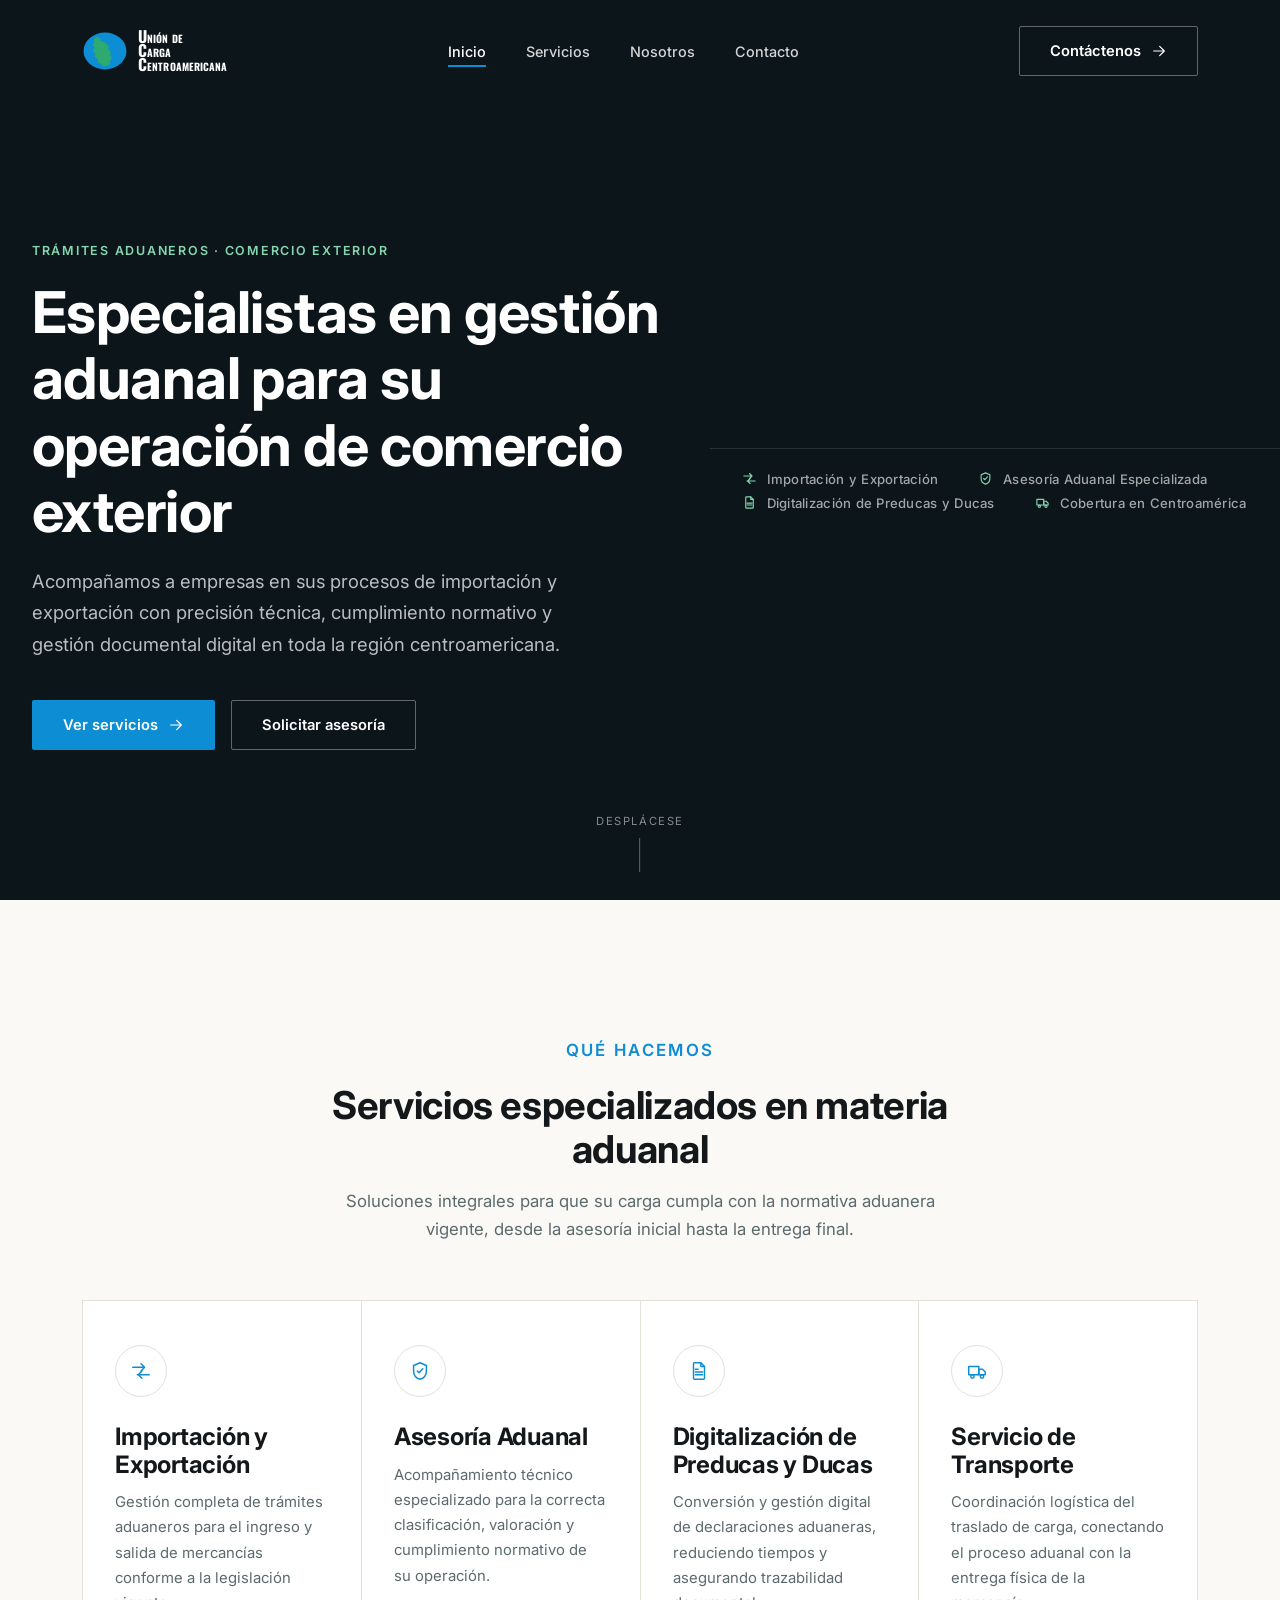
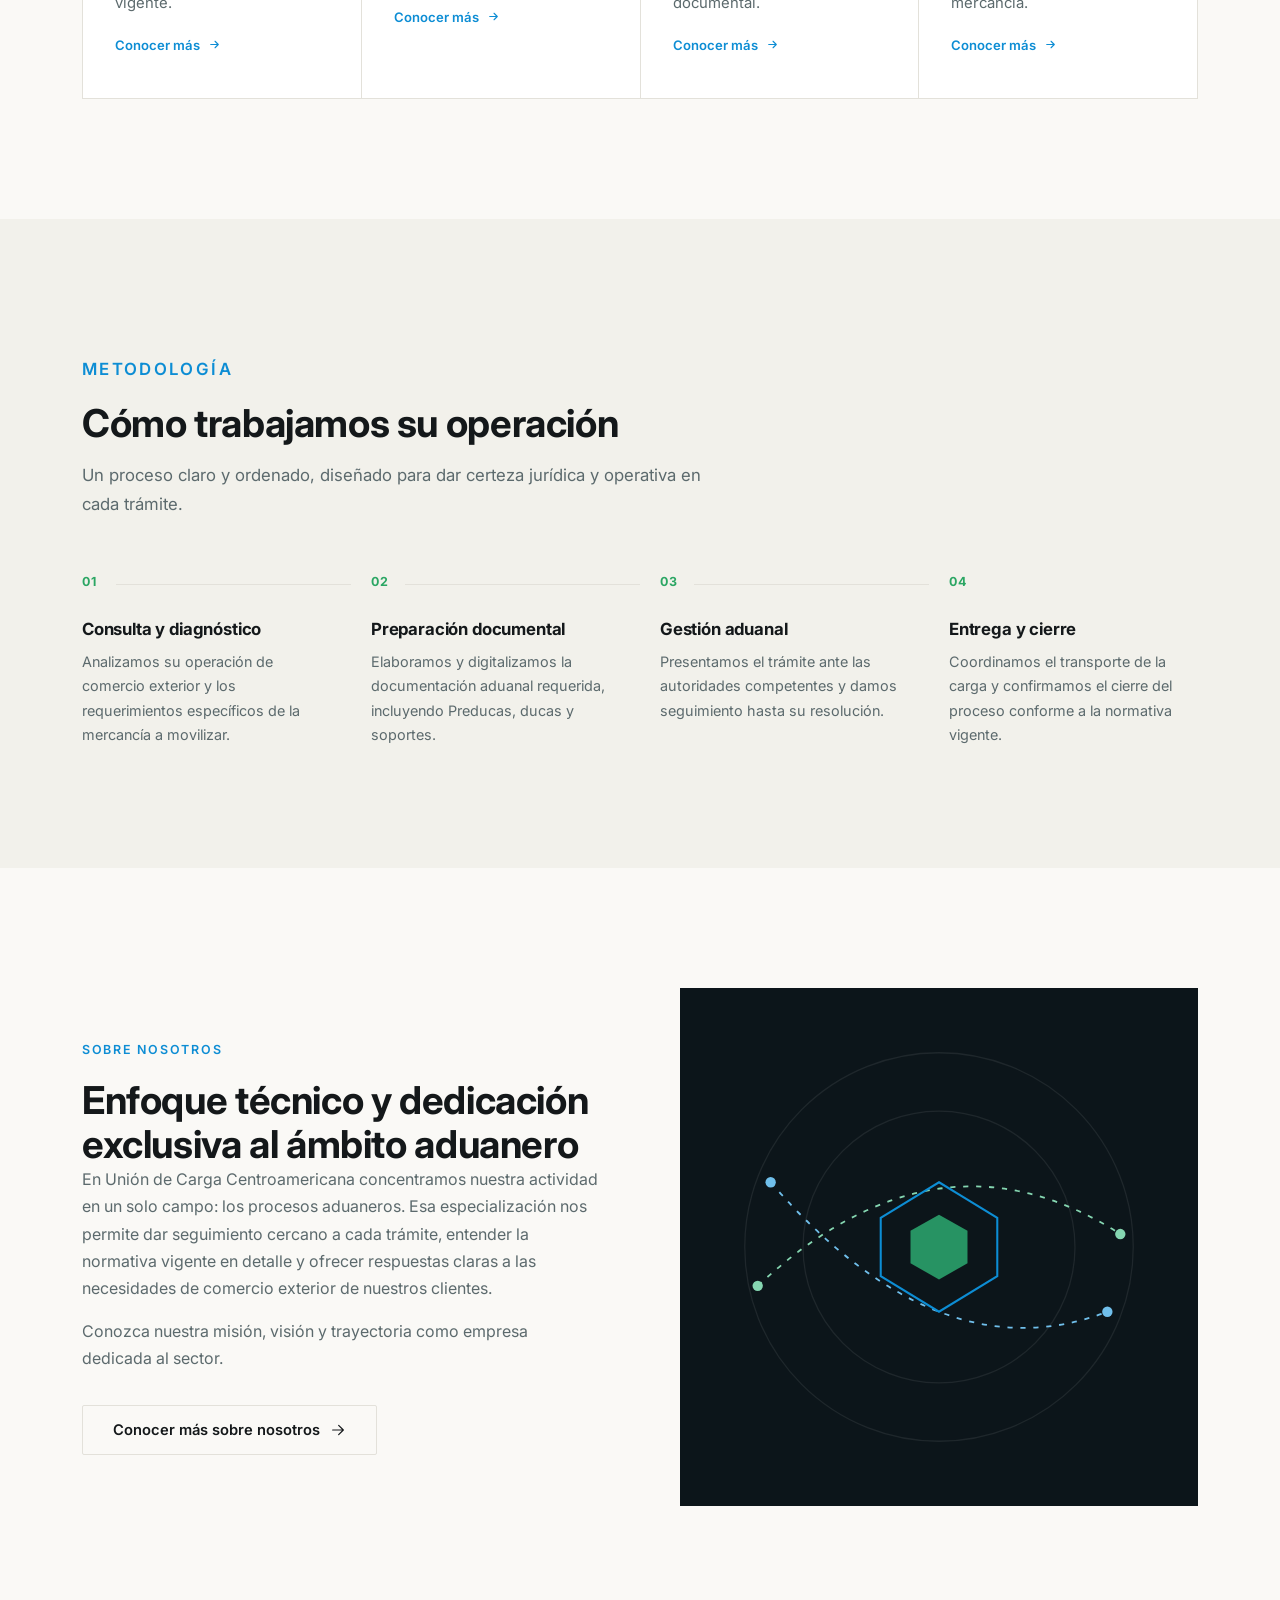
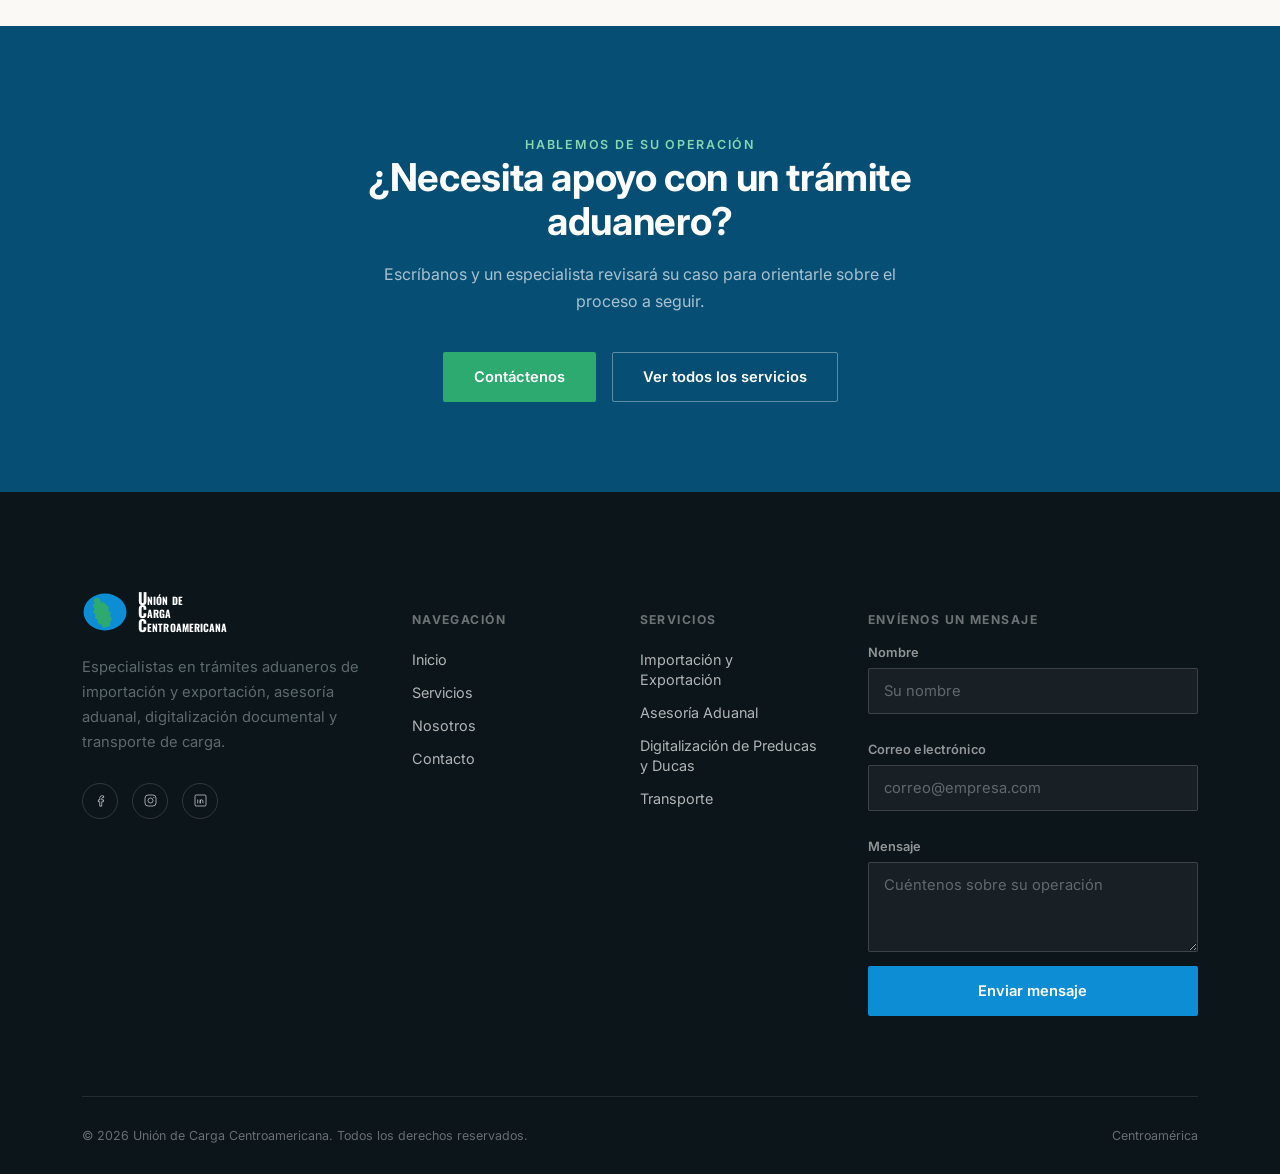
==== index.html @ 41005264 "Sitio web de Unión de Carga Centroamericana Sitio estático (HTML/CSS/JS) con inicio, servicios, noso" ====
<!DOCTYPE html>
<html lang="es">
<head>
<meta charset="UTF-8">
<meta name="viewport" content="width=device-width, initial-scale=1.0">
<title>Unión de Carga Centroamericana | Trámites Aduaneros y Comercio Exterior</title>
<meta name="description" content="Unión de Carga Centroamericana: trámites aduaneros de importación y exportación, asesoría aduanal, digitalización de Preducas y ducas, y servicio de transporte en Centroamérica.">
<link rel="icon" href="data:image/svg+xml,%3Csvg xmlns='http://www.w3.org/2000/svg' viewBox='0 0 60 52'%3E%3Cellipse cx='30' cy='26' rx='28' ry='24' fill='%230D8DD4'/%3E%3Cpath d='M18 8 C22 7 25 9 24 13 C27 14 30 13 31 17 C34 17 36 20 34 24 C37 25 39 28 36 31 C39 33 40 37 36 39 C38 42 36 46 32 45 C29 48 25 46 26 42 C22 43 19 40 21 36 C17 36 15 32 18 29 C14 28 13 24 17 22 C13 20 13 16 17 15 C14 13 15 9 18 8 Z' fill='%232CAA70'/%3E%3C/svg%3E">
<link rel="preconnect" href="https://fonts.googleapis.com">
<link rel="preconnect" href="https://fonts.gstatic.com" crossorigin>
<link href="https://fonts.googleapis.com/css2?family=Inter:wght@400;500;600;700;800&family=Oswald:wght@600;700&display=swap" rel="stylesheet">
<link rel="stylesheet" href="css/style.css">
</head>
<body>

<header class="site-header">
  <div class="container">
    <a href="index.html" class="brand">
      <svg class="brand-mark" viewBox="0 0 60 52" xmlns="http://www.w3.org/2000/svg">
        <ellipse cx="30" cy="26" rx="28" ry="24" fill="#0D8DD4"/>
        <path d="M18 8 C22 7 25 9 24 13 C27 14 30 13 31 17 C34 17 36 20 34 24 C37 25 39 28 36 31 C39 33 40 37 36 39 C38 42 36 46 32 45 C29 48 25 46 26 42 C22 43 19 40 21 36 C17 36 15 32 18 29 C14 28 13 24 17 22 C13 20 13 16 17 15 C14 13 15 9 18 8 Z" fill="#2CAA70"/>
      </svg>
      <span class="brand-name">
        <span class="word"><span class="cap">U</span>nión de</span>
        <span class="word"><span class="cap">C</span>arga</span>
        <span class="word"><span class="cap">C</span>entroamericana</span>
      </span>
    </a>

    <nav class="nav-links">
      <a href="index.html">Inicio</a>
      <a href="servicios.html">Servicios</a>
      <a href="nosotros.html">Nosotros</a>
      <a href="contacto.html">Contacto</a>
    </nav>

    <div class="nav-right">
      <a href="contacto.html" class="btn btn-outline">
        Contáctenos
        <svg viewBox="0 0 24 24" fill="none" stroke="currentColor" stroke-width="1.8" stroke-linecap="round" stroke-linejoin="round"><path d="M4 12h16M13 5l7 7-7 7"/></svg>
      </a>
    </div>
    <button class="nav-toggle" aria-label="Abrir menú"><span></span><span></span><span></span></button>
  </div>
</header>

<!-- HERO -->
<section class="hero">
  <div class="container hero-content">
    <p class="eyebrow on-dark">Trámites Aduaneros · Comercio Exterior</p>
    <h1>Especialistas en gestión aduanal para su operación de comercio exterior</h1>
    <p class="lede">Acompañamos a empresas en sus procesos de importación y exportación con precisión técnica, cumplimiento normativo y gestión documental digital en toda la región centroamericana.</p>
    <div class="hero-actions">
      <a href="servicios.html" class="btn btn-primary">
        Ver servicios
        <svg viewBox="0 0 24 24" fill="none" stroke="currentColor" stroke-width="1.8" stroke-linecap="round" stroke-linejoin="round"><path d="M4 12h16M13 5l7 7-7 7"/></svg>
      </a>
      <a href="contacto.html" class="btn btn-outline">Solicitar asesoría</a>
    </div>
  </div>

  <div class="hero-strip">
    <div class="container">
      <div class="hero-strip-item">
        <svg viewBox="0 0 24 24" fill="none" stroke="currentColor" stroke-width="1.8" stroke-linecap="round" stroke-linejoin="round"><path d="M3 8h13M12 4l4 4-4 4"/><path d="M21 16H8m5 4l-4-4 4-4"/></svg>
        Importación y Exportación
      </div>
      <div class="hero-strip-item">
        <svg viewBox="0 0 24 24" fill="none" stroke="currentColor" stroke-width="1.8" stroke-linecap="round" stroke-linejoin="round"><path d="M12 3l7 3v6c0 5-3.5 8-7 9-3.5-1-7-4-7-9V6l7-3z"/><path d="M9 12l2 2 4-4.5"/></svg>
        Asesoría Aduanal Especializada
      </div>
      <div class="hero-strip-item">
        <svg viewBox="0 0 24 24" fill="none" stroke="currentColor" stroke-width="1.8" stroke-linecap="round" stroke-linejoin="round"><path d="M7 3h7l4 4v13a1 1 0 01-1 1H7a1 1 0 01-1-1V4a1 1 0 011-1z"/><path d="M14 3v4h4"/><path d="M8 13h8M8 16h8"/></svg>
        Digitalización de Preducas y Ducas
      </div>
      <div class="hero-strip-item">
        <svg viewBox="0 0 24 24" fill="none" stroke="currentColor" stroke-width="1.8" stroke-linecap="round" stroke-linejoin="round"><path d="M3 7h11v9H3z"/><path d="M14 10h4l3 3v3h-7z"/><circle cx="7" cy="18" r="1.8"/><circle cx="17.5" cy="18" r="1.8"/></svg>
        Cobertura en Centroamérica
      </div>
    </div>
  </div>

  <div class="scroll-cue"><span>Desplácese</span><span class="line"></span></div>
</section>

<!-- SERVICIOS -->
<section class="section">
  <div class="container">
    <div class="section-head center reveal">
      <p class="eyebrow">Qué hacemos</p>
      <h2>Servicios especializados en materia aduanal</h2>
      <p>Soluciones integrales para que su carga cumpla con la normativa aduanera vigente, desde la asesoría inicial hasta la entrega final.</p>
    </div>
  </div>

  <div class="container">
    <div class="svc-grid reveal">
      <a href="servicios.html#importacion-exportacion" class="svc-card">
        <div class="svc-icon">
          <svg viewBox="0 0 24 24" fill="none" stroke="currentColor" stroke-width="1.6" stroke-linecap="round" stroke-linejoin="round"><path d="M3 8h13M12 4l4 4-4 4"/><path d="M21 16H8m5 4l-4-4 4-4"/></svg>
        </div>
        <h3>Importación y Exportación</h3>
        <p>Gestión completa de trámites aduaneros para el ingreso y salida de mercancías conforme a la legislación vigente.</p>
        <span class="svc-link">Conocer más <svg viewBox="0 0 24 24" fill="none" stroke="currentColor" stroke-width="2" stroke-linecap="round" stroke-linejoin="round"><path d="M5 12h14m-6-6l6 6-6 6"/></svg></span>
      </a>

      <a href="servicios.html#asesoria-aduanal" class="svc-card">
        <div class="svc-icon">
          <svg viewBox="0 0 24 24" fill="none" stroke="currentColor" stroke-width="1.6" stroke-linecap="round" stroke-linejoin="round"><path d="M12 3l7 3v6c0 5-3.5 8-7 9-3.5-1-7-4-7-9V6l7-3z"/><path d="M9 12l2 2 4-4.5"/></svg>
        </div>
        <h3>Asesoría Aduanal</h3>
        <p>Acompañamiento técnico especializado para la correcta clasificación, valoración y cumplimiento normativo de su operación.</p>
        <span class="svc-link">Conocer más <svg viewBox="0 0 24 24" fill="none" stroke="currentColor" stroke-width="2" stroke-linecap="round" stroke-linejoin="round"><path d="M5 12h14m-6-6l6 6-6 6"/></svg></span>
      </a>

      <a href="servicios.html#digitalizacion" class="svc-card">
        <div class="svc-icon">
          <svg viewBox="0 0 24 24" fill="none" stroke="currentColor" stroke-width="1.6" stroke-linecap="round" stroke-linejoin="round"><path d="M7 3h7l4 4v13a1 1 0 01-1 1H7a1 1 0 01-1-1V4a1 1 0 011-1z"/><path d="M14 3v4h4"/><path d="M8 13h8M8 16h8M8 10h3"/></svg>
        </div>
        <h3>Digitalización de Preducas y Ducas</h3>
        <p>Conversión y gestión digital de declaraciones aduaneras, reduciendo tiempos y asegurando trazabilidad documental.</p>
        <span class="svc-link">Conocer más <svg viewBox="0 0 24 24" fill="none" stroke="currentColor" stroke-width="2" stroke-linecap="round" stroke-linejoin="round"><path d="M5 12h14m-6-6l6 6-6 6"/></svg></span>
      </a>

      <a href="servicios.html#transporte" class="svc-card">
        <div class="svc-icon">
          <svg viewBox="0 0 24 24" fill="none" stroke="currentColor" stroke-width="1.6" stroke-linecap="round" stroke-linejoin="round"><path d="M3 7h11v9H3z"/><path d="M14 10h4l3 3v3h-7z"/><circle cx="7" cy="18" r="1.8"/><circle cx="17.5" cy="18" r="1.8"/></svg>
        </div>
        <h3>Servicio de Transporte</h3>
        <p>Coordinación logística del traslado de carga, conectando el proceso aduanal con la entrega física de la mercancía.</p>
        <span class="svc-link">Conocer más <svg viewBox="0 0 24 24" fill="none" stroke="currentColor" stroke-width="2" stroke-linecap="round" stroke-linejoin="round"><path d="M5 12h14m-6-6l6 6-6 6"/></svg></span>
      </a>
    </div>
  </div>
</section>

<!-- PROCESO -->
<section class="section section-alt">
  <div class="container">
    <div class="section-head reveal">
      <p class="eyebrow">Metodología</p>
      <h2>Cómo trabajamos su operación</h2>
      <p>Un proceso claro y ordenado, diseñado para dar certeza jurídica y operativa en cada trámite.</p>
    </div>

    <div class="process reveal">
      <div class="process-step">
        <h4>Consulta y diagnóstico</h4>
        <p>Analizamos su operación de comercio exterior y los requerimientos específicos de la mercancía a movilizar.</p>
      </div>
      <div class="process-step">
        <h4>Preparación documental</h4>
        <p>Elaboramos y digitalizamos la documentación aduanal requerida, incluyendo Preducas, ducas y soportes.</p>
      </div>
      <div class="process-step">
        <h4>Gestión aduanal</h4>
        <p>Presentamos el trámite ante las autoridades competentes y damos seguimiento hasta su resolución.</p>
      </div>
      <div class="process-step">
        <h4>Entrega y cierre</h4>
        <p>Coordinamos el transporte de la carga y confirmamos el cierre del proceso conforme a la normativa vigente.</p>
      </div>
    </div>
  </div>
</section>

<!-- SOBRE NOSOTROS TEASER -->
<section class="section">
  <div class="container">
    <div class="split">
      <div class="split-text reveal">
        <p class="eyebrow">Sobre nosotros</p>
        <h2>Enfoque técnico y dedicación exclusiva al ámbito aduanero</h2>
        <p>En Unión de Carga Centroamericana concentramos nuestra actividad en un solo campo: los procesos aduaneros. Esa especialización nos permite dar seguimiento cercano a cada trámite, entender la normativa vigente en detalle y ofrecer respuestas claras a las necesidades de comercio exterior de nuestros clientes.</p>
        <p style="margin-top:16px;">Conozca nuestra misión, visión y trayectoria como empresa dedicada al sector.</p>
        <div style="margin-top:32px;">
          <a href="nosotros.html" class="btn btn-line">
            Conocer más sobre nosotros
            <svg viewBox="0 0 24 24" fill="none" stroke="currentColor" stroke-width="1.8" stroke-linecap="round" stroke-linejoin="round"><path d="M4 12h16M13 5l7 7-7 7"/></svg>
          </a>
        </div>
      </div>
      <div class="split-visual reveal reveal-delay-1">
        <svg viewBox="0 0 400 400" xmlns="http://www.w3.org/2000/svg">
          <rect x="0" y="0" width="400" height="400" fill="#0c151a"/>
          <circle cx="200" cy="200" r="150" fill="none" stroke="rgba(255,255,255,0.08)" stroke-width="1"/>
          <circle cx="200" cy="200" r="105" fill="none" stroke="rgba(255,255,255,0.08)" stroke-width="1"/>
          <path d="M60 230 Q200 100 340 190" fill="none" stroke="#85d6b1" stroke-width="1.4" stroke-dasharray="4 6"/>
          <path d="M70 150 Q200 300 330 250" fill="none" stroke="#70bfeb" stroke-width="1.4" stroke-dasharray="4 6"/>
          <polygon points="200,150 245,177.5 245,222.5 200,250 155,222.5 155,177.5" fill="none" stroke="#0D8DD4" stroke-width="1.6"/>
          <polygon points="200,175 222,187.5 222,212.5 200,225 178,212.5 178,187.5" fill="#2CAA70" opacity="0.85"/>
          <circle cx="60" cy="230" r="4" fill="#85d6b1"/>
          <circle cx="340" cy="190" r="4" fill="#85d6b1"/>
          <circle cx="330" cy="250" r="4" fill="#70bfeb"/>
          <circle cx="70" cy="150" r="4" fill="#70bfeb"/>
        </svg>
      </div>
    </div>
  </div>
</section>

<!-- CTA -->
<section class="cta-band">
  <div class="container">
    <p class="eyebrow on-dark" style="text-align:center;">Hablemos de su operación</p>
    <h2 class="reveal">¿Necesita apoyo con un trámite aduanero?</h2>
    <p class="reveal reveal-delay-1">Escríbanos y un especialista revisará su caso para orientarle sobre el proceso a seguir.</p>
    <div class="hero-actions reveal reveal-delay-2">
      <a href="contacto.html" class="btn btn-red">Contáctenos</a>
      <a href="servicios.html" class="btn btn-outline">Ver todos los servicios</a>
    </div>
  </div>
</section>

<!-- FOOTER -->
<footer class="site-footer">
  <div class="container">
    <div class="footer-top">
      <div class="footer-brand">
        <a href="index.html" class="brand">
          <svg class="brand-mark" viewBox="0 0 60 52" xmlns="http://www.w3.org/2000/svg">
            <ellipse cx="30" cy="26" rx="28" ry="24" fill="#0D8DD4"/>
            <path d="M18 8 C22 7 25 9 24 13 C27 14 30 13 31 17 C34 17 36 20 34 24 C37 25 39 28 36 31 C39 33 40 37 36 39 C38 42 36 46 32 45 C29 48 25 46 26 42 C22 43 19 40 21 36 C17 36 15 32 18 29 C14 28 13 24 17 22 C13 20 13 16 17 15 C14 13 15 9 18 8 Z" fill="#2CAA70"/>
          </svg>
          <span class="brand-name">
            <span class="word"><span class="cap">U</span>nión de</span>
            <span class="word"><span class="cap">C</span>arga</span>
            <span class="word"><span class="cap">C</span>entroamericana</span>
          </span>
        </a>
        <p>Especialistas en trámites aduaneros de importación y exportación, asesoría aduanal, digitalización documental y transporte de carga.</p>
        <div class="footer-social" style="margin-top:28px;">
          <a href="#" aria-label="Facebook"><svg viewBox="0 0 24 24" fill="none" stroke="currentColor" stroke-width="1.6"><path d="M14 21v-7h2.5l.5-3H14V9c0-1 .3-1.7 1.7-1.7H17V4.6C16.7 4.5 15.8 4.4 14.7 4.4c-2.3 0-3.9 1.4-3.9 4V11H8.5v3H10.8v7h3.2z"/></svg></a>
          <a href="#" aria-label="Instagram"><svg viewBox="0 0 24 24" fill="none" stroke="currentColor" stroke-width="1.6"><rect x="3.2" y="3.2" width="17.6" height="17.6" rx="5"/><circle cx="12" cy="12" r="4"/><circle cx="17.3" cy="6.8" r="1" fill="currentColor" stroke="none"/></svg></a>
          <a href="#" aria-label="LinkedIn"><svg viewBox="0 0 24 24" fill="none" stroke="currentColor" stroke-width="1.6"><rect x="3.2" y="3.2" width="17.6" height="17.6" rx="2"/><path d="M7.5 10.5v6M7.5 7.7v.02M11.5 16.5v-3.5a2.2 2.2 0 014.4 0v3.5M11.5 10.5v6"/></svg></a>
        </div>
      </div>

      <div class="footer-col">
        <h5>Navegación</h5>
        <ul>
          <li><a href="index.html">Inicio</a></li>
          <li><a href="servicios.html">Servicios</a></li>
          <li><a href="nosotros.html">Nosotros</a></li>
          <li><a href="contacto.html">Contacto</a></li>
        </ul>
      </div>

      <div class="footer-col">
        <h5>Servicios</h5>
        <ul>
          <li><a href="servicios.html#importacion-exportacion">Importación y Exportación</a></li>
          <li><a href="servicios.html#asesoria-aduanal">Asesoría Aduanal</a></li>
          <li><a href="servicios.html#digitalizacion">Digitalización de Preducas y Ducas</a></li>
          <li><a href="servicios.html#transporte">Transporte</a></li>
        </ul>
      </div>

      <div class="footer-col form-col">
        <h5>Envíenos un mensaje</h5>
        <form class="footer-form" data-contact-form novalidate>
          <div class="form-grid">
            <div class="field full">
              <label for="f-name">Nombre</label>
              <input type="text" id="f-name" name="name" placeholder="Su nombre" required>
            </div>
            <div class="field full">
              <label for="f-email">Correo electrónico</label>
              <input type="email" id="f-email" name="email" placeholder="correo@empresa.com" required>
            </div>
            <div class="field full">
              <label for="f-message">Mensaje</label>
              <textarea id="f-message" name="message" placeholder="Cuéntenos sobre su operación" required></textarea>
            </div>
          </div>
          <button type="submit" class="btn btn-primary btn-block">Enviar mensaje</button>
          <p class="form-status"></p>
        </form>
      </div>
    </div>

    <div class="footer-bottom">
      <p>&copy; <span id="year"></span> Unión de Carga Centroamericana. Todos los derechos reservados.</p>
      <p>Centroamérica</p>
    </div>
  </div>
</footer>

<script>document.getElementById('year').textContent = new Date().getFullYear();</script>
<script src="js/main.js"></script>
</body>
</html>
---- css/style.css ----
/* ==========================================================================
   Unión de Carga Centroamericana — Design System
   ========================================================================== */

:root {
  /* Brand — solid colors only, no gradients or blends */
  --primary-900: #074e75;
  --primary-700: #0D8DD4;
  --primary-light: #70bfeb;
  --primary-100: #e8f2f8;

  --secondary-900: #185e3e;
  --secondary-700: #2CAA70;
  --secondary-light: #85d6b1;
  --secondary-100: #eaf5f0;

  --tertiary-700: #2BA663;

  /* Neutrals */
  --ink-900: #14181a;
  --ink-700: #333c3f;
  --ink-500: #5c6a6d;
  --ink-300: #93a0a3;
  --line: #e3e1da;
  --bg: #faf9f6;
  --bg-alt: #f2f1eb;
  --white: #ffffff;
  --hero-bg: #0c151a;

  /* Type */
  --font: 'Inter', -apple-system, BlinkMacSystemFont, 'Segoe UI', sans-serif;

  /* Layout */
  --container: 1180px;
  --radius: 2px;
  --ease: cubic-bezier(0.22, 1, 0.36, 1);
}

/* ---------- Reset ---------- */
*, *::before, *::after { box-sizing: border-box; }
html { scroll-behavior: smooth; }
body, h1, h2, h3, h4, p, figure, blockquote { margin: 0; }
ul, ol { margin: 0; padding: 0; list-style: none; }
img { max-width: 100%; display: block; }
a { color: inherit; text-decoration: none; }
button { font: inherit; cursor: pointer; }
input, textarea, select { font: inherit; }
svg { display: block; }

body {
  font-family: var(--font);
  color: var(--ink-900);
  background: var(--bg);
  -webkit-font-smoothing: antialiased;
  overflow-x: hidden;
}

.container {
  width: 100%;
  max-width: var(--container);
  margin: 0 auto;
  padding: 0 32px;
}

/* ---------- Typography ---------- */
h1, h2, h3, h4 { font-weight: 700; line-height: 1.15; letter-spacing: -0.01em; }
h1 { font-size: clamp(2.4rem, 4.5vw, 4rem); }
h2 { font-size: clamp(1.9rem, 3vw, 2.6rem); }
h3 { font-size: clamp(1.25rem, 2vw, 1.5rem); }
p { line-height: 1.7; color: var(--ink-500); }

.eyebrow {
  display: block;
  font-size: 0.78rem;
  font-weight: 600;
  letter-spacing: 0.14em;
  text-transform: uppercase;
  color: var(--primary-700);
  margin-bottom: 18px;
}
.eyebrow.on-dark { color: var(--secondary-light); }

.section-head {
  max-width: 640px;
  margin-bottom: 56px;
}
.section-head.center { margin-left: auto; margin-right: auto; text-align: center; }
.section-head h2 { color: var(--ink-900); }
.section-head p { margin-top: 16px; font-size: 1.05rem; }

/* ---------- Buttons ---------- */
.btn {
  display: inline-flex;
  align-items: center;
  gap: 10px;
  padding: 15px 30px;
  border-radius: var(--radius);
  font-weight: 600;
  font-size: 0.92rem;
  border: 1px solid transparent;
  transition: transform 0.35s var(--ease), background 0.25s ease, border-color 0.25s ease, color 0.25s ease, box-shadow 0.25s ease;
  white-space: nowrap;
}
.btn svg { width: 16px; height: 16px; transition: transform 0.3s var(--ease); }
.btn:hover svg { transform: translateX(3px); }

.btn-primary {
  background: var(--primary-700);
  color: var(--white);
}
.btn-primary:hover { background: var(--primary-900); box-shadow: 0 8px 20px -8px rgba(13,141,212,0.5); }

.btn-outline {
  background: transparent;
  border-color: rgba(255,255,255,0.35);
  color: var(--white);
}
.btn-outline:hover { border-color: var(--white); background: rgba(255,255,255,0.08); }

.btn-line {
  background: transparent;
  border-color: var(--line);
  color: var(--ink-900);
}
.btn-line:hover { border-color: var(--ink-900); }

.btn-red {
  background: var(--secondary-700);
  color: var(--white);
}
.btn-red:hover { background: var(--secondary-900); box-shadow: 0 8px 20px -8px rgba(44,170,112,0.5); }

.btn-block { width: 100%; justify-content: center; }

/* ---------- Header ---------- */
.site-header {
  position: fixed;
  top: 0; left: 0; right: 0;
  z-index: 500;
  padding: 26px 0;
  transition: padding 0.4s var(--ease), background 0.4s var(--ease), box-shadow 0.4s var(--ease), border-color 0.4s ease;
  border-bottom: 1px solid transparent;
}
.site-header .container { display: flex; align-items: center; justify-content: space-between; }

.site-header.is-scrolled {
  padding: 14px 0;
  background: rgba(250,249,246,0.92);
  backdrop-filter: blur(10px);
  border-color: var(--line);
  box-shadow: 0 6px 24px -18px rgba(0,0,0,0.3);
}

.brand { display: flex; align-items: center; gap: 10px; }
.brand-mark { width: 46px; height: 40px; flex-shrink: 0; transition: 0.4s ease; }

.brand-name {
  display: flex;
  flex-direction: column;
  line-height: 0.85;
  font-family: 'Oswald', 'Inter', sans-serif;
}
.brand-name .word {
  font-weight: 700;
  text-transform: uppercase;
  letter-spacing: 0.01em;
  font-size: 0.64rem;
  color: var(--white);
  transition: color 0.4s ease;
}
.brand-name .cap { font-size: 1.55em; }
.is-scrolled .brand-name .word { color: var(--ink-900); }
.footer-brand .brand-name .word { color: var(--white); }

.nav-links { display: flex; align-items: center; gap: 40px; }
.nav-links a {
  font-size: 0.9rem; font-weight: 500; color: rgba(255,255,255,0.82);
  position: relative; padding: 4px 0; transition: color 0.3s ease;
}
.nav-links a::after {
  content: ''; position: absolute; left: 0; bottom: -3px; width: 0; height: 2px;
  background: var(--primary-700); transition: width 0.3s var(--ease);
}
.nav-links a:hover, .nav-links a.active { color: var(--white); }
.is-scrolled .nav-links a { color: var(--ink-700); }
.is-scrolled .nav-links a:hover, .is-scrolled .nav-links a.active { color: var(--ink-900); }
.nav-links a:hover::after, .nav-links a.active::after { width: 100%; }

.nav-right { display: flex; align-items: center; gap: 28px; }
.is-scrolled .btn-outline { border-color: var(--line); color: var(--ink-900); }
.is-scrolled .btn-outline:hover { border-color: var(--ink-900); background: rgba(0,0,0,0.04); }

.nav-toggle {
  display: none; flex-direction: column; gap: 5px; background: none; border: none; padding: 6px; z-index: 600;
}
.nav-toggle span { width: 24px; height: 2px; background: var(--white); transition: 0.3s ease; }
.is-scrolled .nav-toggle span { background: var(--ink-900); }
.nav-open .nav-toggle span:nth-child(1) { transform: translateY(7px) rotate(45deg); }
.nav-open .nav-toggle span:nth-child(2) { opacity: 0; }
.nav-open .nav-toggle span:nth-child(3) { transform: translateY(-7px) rotate(-45deg); }

/* ---------- Hero / Parallax ---------- */
.hero {
  position: relative;
  min-height: 100vh;
  display: flex;
  align-items: center;
  overflow: hidden;
  background: var(--hero-bg);
  isolation: isolate;
}
.hero-page {
  min-height: 62vh;
}

.hero-content {
  position: relative;
  z-index: 5;
  padding-top: 90px;
}
.hero-content h1 { color: var(--white); max-width: 780px; }
.hero-content .lede {
  color: rgba(255,255,255,0.72);
  font-size: 1.15rem;
  max-width: 560px;
  margin-top: 22px;
}
.hero-actions { display: flex; gap: 16px; margin-top: 40px; flex-wrap: wrap; }

.hero-strip {
  position: relative; z-index: 5;
  border-top: 1px solid rgba(255,255,255,0.12);
  margin-top: 80px;
}
.hero-strip .container {
  display: flex; flex-wrap: wrap; gap: 8px 40px;
  padding: 22px 32px;
}
.hero-strip-item {
  display: flex; align-items: center; gap: 10px;
  font-size: 0.82rem; font-weight: 500; color: rgba(255,255,255,0.62);
  letter-spacing: 0.02em;
}
.hero-strip-item svg { width: 15px; height: 15px; color: var(--secondary-light); flex-shrink: 0; }

.scroll-cue {
  position: absolute; bottom: 28px; left: 50%; transform: translateX(-50%);
  z-index: 5; display: flex; flex-direction: column; align-items: center; gap: 10px;
  color: rgba(255,255,255,0.5); font-size: 0.7rem; letter-spacing: 0.14em; text-transform: uppercase;
}
.scroll-cue .line { width: 1px; height: 34px; background: rgba(255,255,255,0.35); animation: scrollcue 2.2s ease-in-out infinite; }
@keyframes scrollcue { 0% { opacity: 0.2; } 50% { opacity: 1; } 100% { opacity: 0.2; } }

/* Page hero (interior pages) */
.hero-page .hero-content { padding-top: 90px; padding-bottom: 60px; }
.hero-page .eyebrow.on-dark { margin-bottom: 14px; }

/* ---------- Sections ---------- */
section { position: relative; }
.section { padding: 120px 0; }
.section-tight { padding: 90px 0; }
.section-alt { background: var(--bg-alt); }
.section-dark {
  background: var(--hero-bg);
  color: var(--white);
}
.section-dark p { color: rgba(255,255,255,0.62); }
.section-dark h2, .section-dark h3 { color: var(--white); }

/* ---------- Services Grid ---------- */
.svc-grid {
  display: grid;
  grid-template-columns: repeat(4, 1fr);
  gap: 1px;
  background: var(--line);
  border: 1px solid var(--line);
}
.svc-card {
  background: var(--white);
  padding: 44px 32px;
  transition: background 0.35s ease, transform 0.35s var(--ease);
}
.svc-card:hover { background: var(--primary-900); transform: translateY(-4px); }
.svc-card:hover .svc-icon { background: var(--secondary-700); border-color: var(--secondary-700); }
.svc-card:hover .svc-icon svg { color: var(--white); }
.svc-card:hover h3, .svc-card:hover p, .svc-card:hover .svc-link { color: var(--white); }
.svc-card:hover p { color: rgba(255,255,255,0.68); }
.svc-card:hover .svc-link svg { color: var(--secondary-light); }

.svc-icon {
  width: 52px; height: 52px;
  display: flex; align-items: center; justify-content: center;
  border: 1px solid var(--line);
  border-radius: 50%;
  margin-bottom: 26px;
  transition: 0.35s ease;
}
.svc-icon svg { width: 22px; height: 22px; color: var(--primary-700); transition: 0.35s ease; }
.svc-card h3 { margin-bottom: 12px; transition: color 0.35s ease; }
.svc-card p { font-size: 0.93rem; transition: color 0.35s ease; }
.svc-link {
  display: inline-flex; align-items: center; gap: 8px;
  margin-top: 20px; font-size: 0.82rem; font-weight: 600;
  color: var(--primary-700); transition: color 0.35s ease;
}
.svc-link svg { width: 13px; height: 13px; }

/* Services detail (servicios.html) */
.svc-detail {
  display: grid;
  grid-template-columns: 0.85fr 1.15fr;
  gap: 64px;
  align-items: center;
  padding: 80px 0;
  border-bottom: 1px solid var(--line);
}
.svc-detail:last-child { border-bottom: none; }
.svc-detail.reverse { grid-template-columns: 1.15fr 0.85fr; }
.svc-detail.reverse .svc-detail-visual { order: 2; }
.svc-detail-num {
  font-size: 5.5rem; font-weight: 800; color: transparent;
  -webkit-text-stroke: 1.5px var(--line);
  line-height: 1; margin-bottom: 10px;
}
.svc-detail-body ul { margin-top: 24px; display: flex; flex-direction: column; gap: 14px; }
.svc-detail-body li {
  display: flex; align-items: flex-start; gap: 12px;
  font-size: 0.95rem; color: var(--ink-700);
}
.svc-detail-body li svg { width: 16px; height: 16px; color: var(--primary-700); flex-shrink: 0; margin-top: 3px; }
.svc-detail-visual {
  aspect-ratio: 4 / 3.4;
  background: var(--primary-900);
  position: relative;
  overflow: hidden;
  border-radius: var(--radius);
}
.svc-detail-visual svg { position: absolute; }

/* ---------- Process steps ---------- */
.process {
  display: grid;
  grid-template-columns: repeat(4, 1fr);
  gap: 40px;
  counter-reset: step;
}
.process-step { position: relative; padding-top: 34px; }
.process-step::before {
  counter-increment: step;
  content: counter(step, decimal-leading-zero);
  position: absolute; top: 0; left: 0;
  font-size: 0.78rem; font-weight: 700; letter-spacing: 0.08em;
  color: var(--tertiary-700);
}
.process-step::after {
  content: ''; position: absolute; top: 10px; left: 34px; right: -20px; height: 1px;
  background: var(--line);
}
.process-step:last-child::after { display: none; }
.process-step h4 { font-size: 1.05rem; margin-bottom: 10px; margin-top: 12px; }
.process-step p { font-size: 0.9rem; }

/* ---------- About / Mission Vision ---------- */
.mv-grid {
  display: grid;
  grid-template-columns: repeat(2, 1fr);
  gap: 1px;
  background: var(--line);
  border: 1px solid var(--line);
}
.mv-card { background: var(--white); padding: 56px 48px; }
.mv-card .svc-icon { margin-bottom: 30px; }
.mv-card h3 { margin-bottom: 16px; }

.split {
  display: grid;
  grid-template-columns: 1fr 1fr;
  gap: 80px;
  align-items: center;
}
.split-visual { position: relative; aspect-ratio: 1/1; }
.timeline { display: flex; flex-direction: column; margin-top: 12px; }
.timeline-item {
  display: grid; grid-template-columns: 90px 1fr;
  gap: 28px; padding: 28px 0; border-top: 1px solid var(--line);
}
.timeline-item:last-child { padding-bottom: 0; }
.timeline-year { font-weight: 700; color: var(--primary-700); font-size: 0.95rem; }
.timeline-item h4 { margin-bottom: 8px; }
.timeline-item p { font-size: 0.92rem; }

.values-grid {
  display: grid;
  grid-template-columns: repeat(4, 1fr);
  gap: 36px;
}
.value-item { text-align: left; }
.value-item .svc-icon { margin-bottom: 22px; }
.value-item h4 { margin-bottom: 10px; font-size: 1rem; }
.value-item p { font-size: 0.88rem; }

/* ---------- CTA band ---------- */
.cta-band {
  position: relative;
  overflow: hidden;
  background: var(--primary-900);
  padding: 90px 0;
  text-align: center;
}
.cta-band h2 { color: var(--white); max-width: 620px; margin: 0 auto; }
.cta-band p { color: rgba(255,255,255,0.65); max-width: 520px; margin: 18px auto 0; }
.cta-band .hero-actions { justify-content: center; margin-top: 36px; }

/* ---------- Contact ---------- */
.contact-grid {
  display: grid;
  grid-template-columns: 0.9fr 1.1fr;
  gap: 70px;
}
.contact-info-item {
  display: flex; gap: 18px;
  padding: 26px 0;
  border-bottom: 1px solid var(--line);
}
.contact-info-item:first-child { padding-top: 0; }
.contact-info-item .svc-icon { flex-shrink: 0; margin-bottom: 0; width: 44px; height: 44px; }
.contact-info-item .svc-icon svg { width: 18px; height: 18px; }
.contact-info-item h4 { font-size: 0.95rem; margin-bottom: 6px; }
.contact-info-item p { font-size: 0.92rem; }
.contact-info-item a:hover { color: var(--primary-700); }

.form-grid { display: grid; grid-template-columns: 1fr 1fr; gap: 20px; }
.field { display: flex; flex-direction: column; gap: 8px; margin-bottom: 20px; }
.field.full { grid-column: 1 / -1; }
.field label { font-size: 0.8rem; font-weight: 600; color: var(--ink-700); letter-spacing: 0.01em; }
.field input, .field textarea, .field select {
  border: 1px solid var(--line);
  background: var(--white);
  padding: 13px 15px;
  border-radius: var(--radius);
  font-size: 0.92rem;
  color: var(--ink-900);
  transition: border-color 0.25s ease, box-shadow 0.25s ease;
  width: 100%;
}
.field textarea { resize: vertical; min-height: 120px; }
.field input:focus, .field textarea:focus, .field select:focus {
  outline: none; border-color: var(--primary-700);
  box-shadow: 0 0 0 3px var(--primary-100);
}
.field select { appearance: none; background-image: url("data:image/svg+xml,%3Csvg xmlns='http://www.w3.org/2000/svg' width='12' height='8'%3E%3Cpath d='M1 1l5 5 5-5' stroke='%235c6a6d' stroke-width='1.5' fill='none' fill-rule='evenodd'/%3E%3C/svg%3E"); background-repeat: no-repeat; background-position: right 15px center; }
.form-note { font-size: 0.78rem; color: var(--ink-300); margin-top: 14px; }
.form-status { font-size: 0.85rem; margin-top: 14px; display: none; padding: 12px 16px; border-radius: var(--radius); }
.form-status.show { display: block; }
.form-status.ok { background: var(--secondary-100); color: var(--secondary-900); }
.form-status.err { background: var(--bg-alt); color: var(--ink-900); border: 1px solid var(--line); border-left: 3px solid var(--primary-700); }

/* Compact footer form */
.footer-form .field { margin-bottom: 14px; }
.footer-form .form-grid { gap: 14px; }
.footer-form input, .footer-form textarea {
  background: rgba(255,255,255,0.05);
  border-color: rgba(255,255,255,0.16);
  color: var(--white);
}
.footer-form textarea { min-height: 90px; }
.footer-form .field label { color: rgba(255,255,255,0.55); }
.footer-form input::placeholder, .footer-form textarea::placeholder { color: rgba(255,255,255,0.32); }
.footer-form input:focus, .footer-form textarea:focus { border-color: var(--secondary-light); box-shadow: none; background: rgba(255,255,255,0.08); }

/* ---------- Footer ---------- */
.site-footer { background: var(--hero-bg); color: rgba(255,255,255,0.6); padding-top: 100px; }
.footer-top {
  display: grid;
  grid-template-columns: 1.1fr 0.7fr 0.7fr 1.3fr;
  gap: 50px;
  padding-bottom: 80px;
  border-bottom: 1px solid rgba(255,255,255,0.1);
}
.footer-brand p { margin-top: 22px; max-width: 300px; font-size: 0.92rem; }
.footer-col h5 {
  font-size: 0.76rem; font-weight: 700; letter-spacing: 0.12em; text-transform: uppercase;
  color: rgba(255,255,255,0.4); margin-bottom: 22px;
}
.footer-col ul { display: flex; flex-direction: column; gap: 13px; }
.footer-col a, .footer-col span { font-size: 0.9rem; color: rgba(255,255,255,0.68); transition: color 0.25s ease; }
.footer-col a:hover { color: var(--secondary-light); }
.footer-col.form-col h5 { margin-bottom: 18px; }

.footer-bottom {
  display: flex; align-items: center; justify-content: space-between;
  padding: 28px 0; flex-wrap: wrap; gap: 14px;
}
.footer-bottom p { font-size: 0.78rem; color: rgba(255,255,255,0.38); }
.footer-social { display: flex; gap: 14px; }
.footer-social a {
  width: 36px; height: 36px; border-radius: 50%;
  border: 1px solid rgba(255,255,255,0.15);
  display: flex; align-items: center; justify-content: center;
  transition: 0.3s ease;
}
.footer-social a svg { width: 15px; height: 15px; color: rgba(255,255,255,0.6); }
.footer-social a:hover { border-color: var(--secondary-light); background: rgba(133,214,177,0.08); }
.footer-social a:hover svg { color: var(--secondary-light); }

/* ---------- Reveal animation ---------- */
.reveal { opacity: 0; transform: translateY(28px); transition: opacity 0.8s var(--ease), transform 0.8s var(--ease); }
.reveal.in-view { opacity: 1; transform: translateY(0); }
.reveal-delay-1.in-view { transition-delay: 0.1s; }
.reveal-delay-2.in-view { transition-delay: 0.2s; }
.reveal-delay-3.in-view { transition-delay: 0.3s; }

/* ---------- Utility ---------- */
.hidden-page-hero-graphic { position: absolute; z-index: 2; }

/* ---------- Responsive ---------- */
@media (max-width: 1080px) {
  .svc-grid { grid-template-columns: repeat(2, 1fr); }
  .mv-grid { grid-template-columns: 1fr; }
  .values-grid { grid-template-columns: repeat(2, 1fr); }
  .process { grid-template-columns: repeat(2, 1fr); row-gap: 50px; }
  .process-step::after { display: none; }
  .footer-top { grid-template-columns: 1fr 1fr; gap: 48px 56px; }
  .footer-form { grid-column: 1 / -1; }
}

@media (max-width: 860px) {
  .nav-links { position: fixed; inset: 0; top: 0; background: var(--hero-bg); flex-direction: column; justify-content: center; gap: 34px; transform: translateX(100%); transition: transform 0.45s var(--ease); z-index: 550; }
  .nav-open .nav-links { transform: translateX(0); }
  .nav-links a { color: var(--white); font-size: 1.3rem; }
  .nav-toggle { display: flex; }
  .nav-right .btn-outline { display: none; }
  .split { grid-template-columns: 1fr; gap: 48px; }
  .split-visual { order: -1; max-width: 320px; margin: 0 auto; }
  .svc-detail, .svc-detail.reverse { grid-template-columns: 1fr; gap: 36px; }
  .svc-detail.reverse .svc-detail-visual { order: 0; }
  .svc-detail-visual { max-width: 420px; }
  .contact-grid { grid-template-columns: 1fr; gap: 56px; }
}

@media (max-width: 640px) {
  .container { padding-left: 22px; padding-right: 22px; }
  .section { padding: 80px 0; }
  .section-tight { padding: 64px 0; }
  .svc-grid { grid-template-columns: 1fr; }
  .values-grid { grid-template-columns: 1fr; }
  .process { grid-template-columns: 1fr; }
  .form-grid { grid-template-columns: 1fr; }
  .footer-cols { grid-template-columns: 1fr; }
  .hero-strip .container { flex-direction: column; gap: 14px; padding: 22px; }
  .footer-bottom { flex-direction: column; align-items: flex-start; }
}
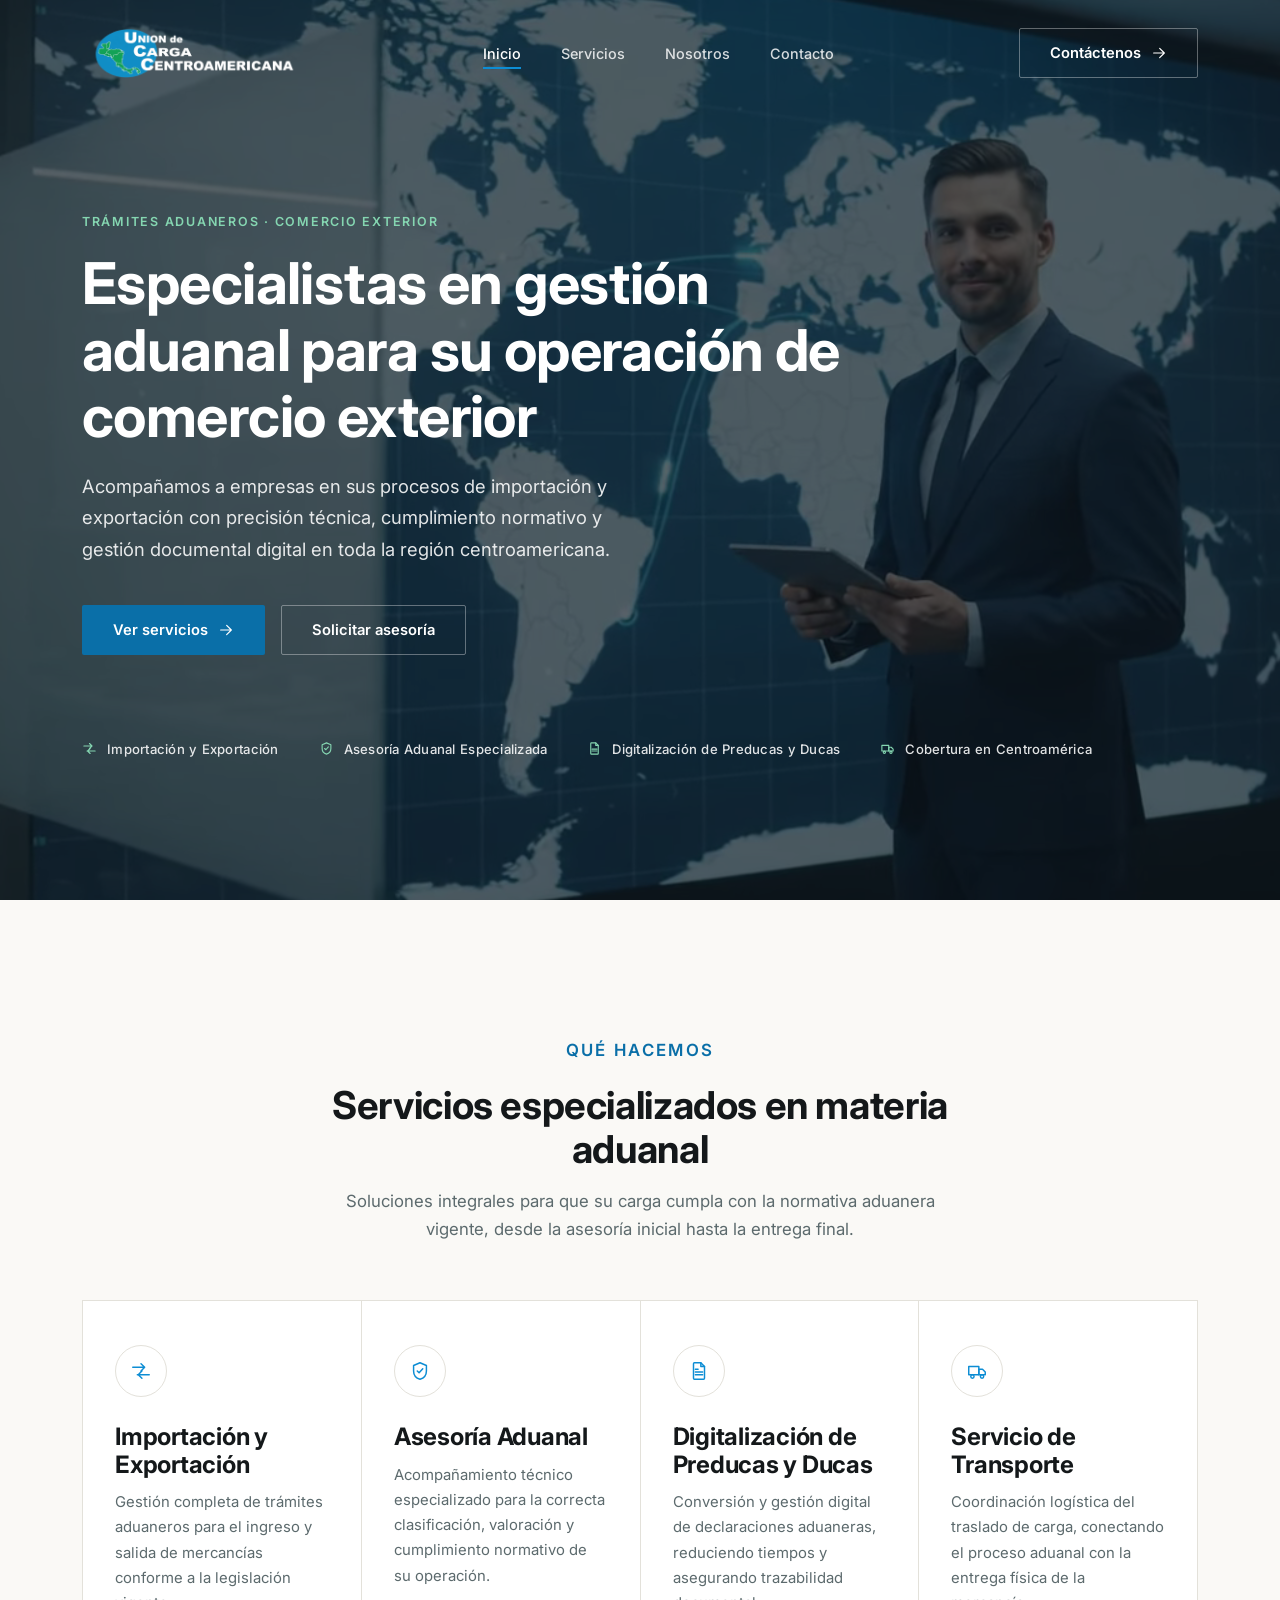
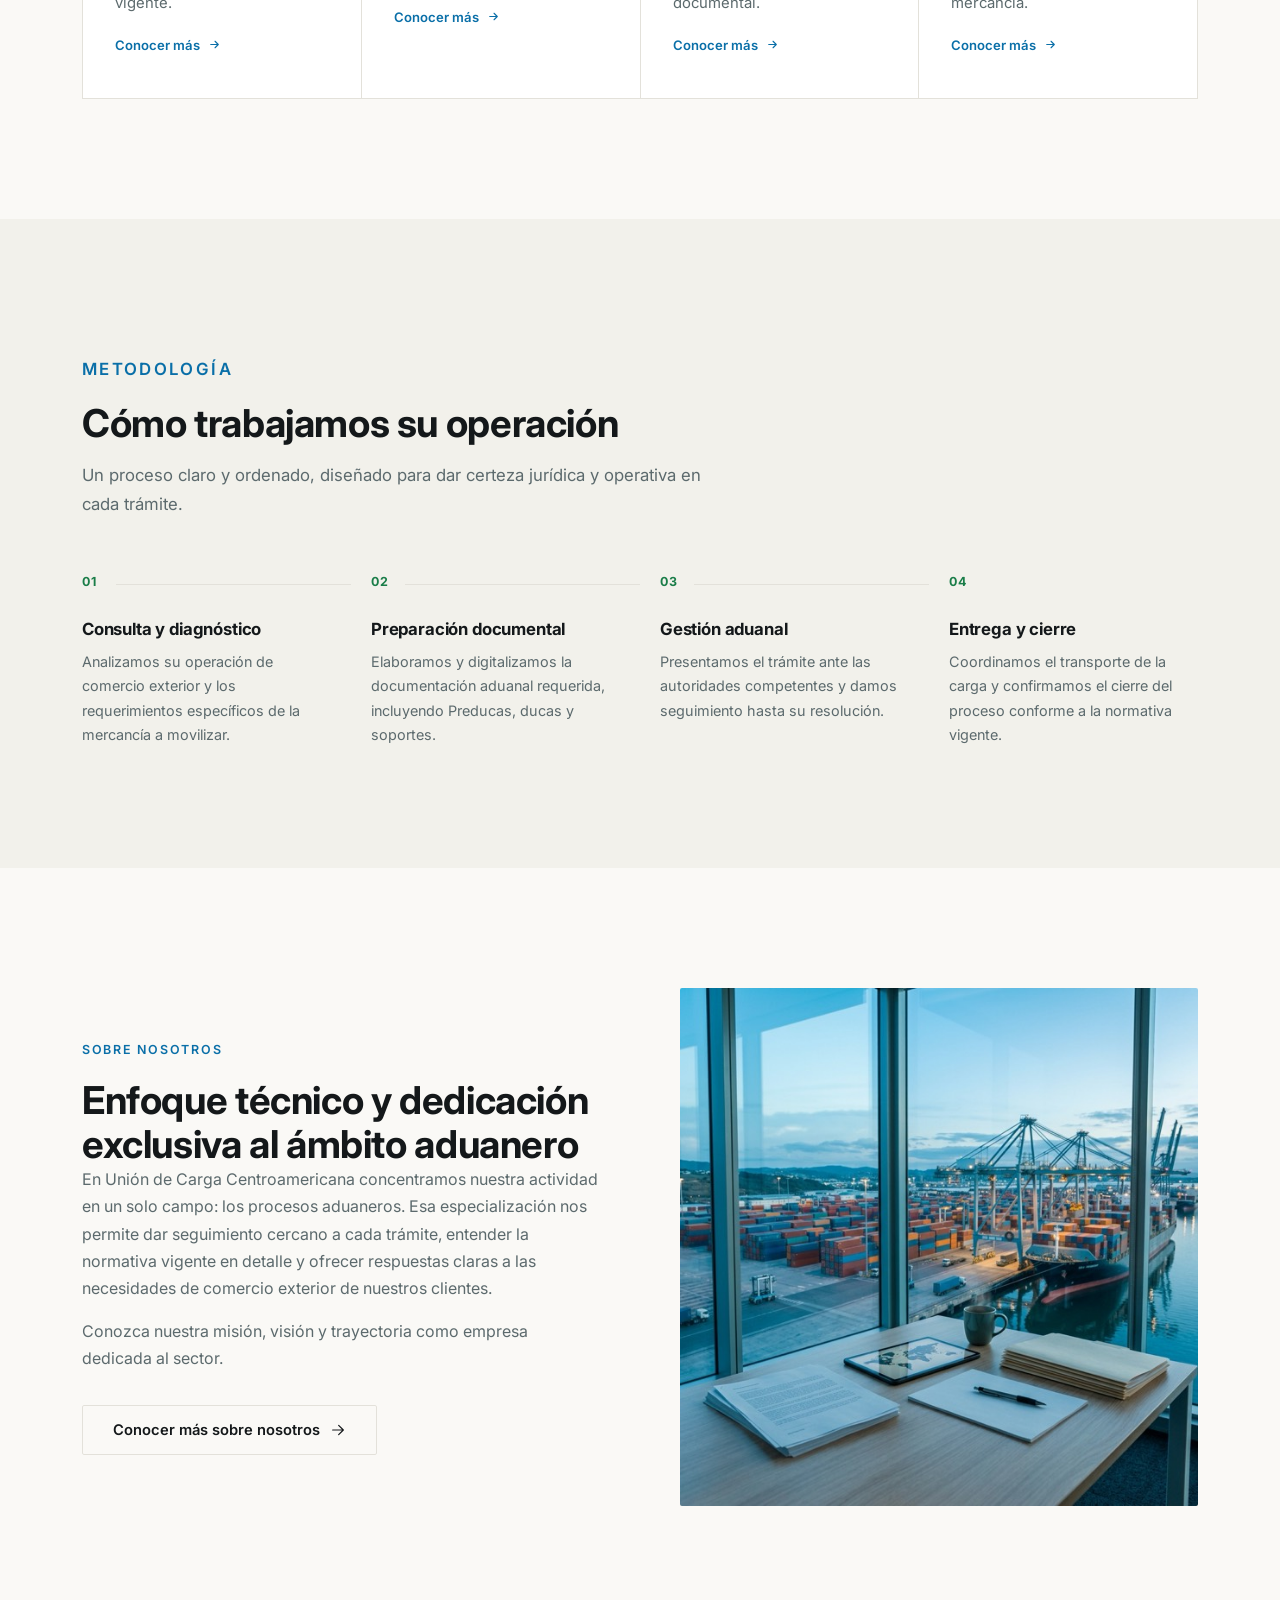
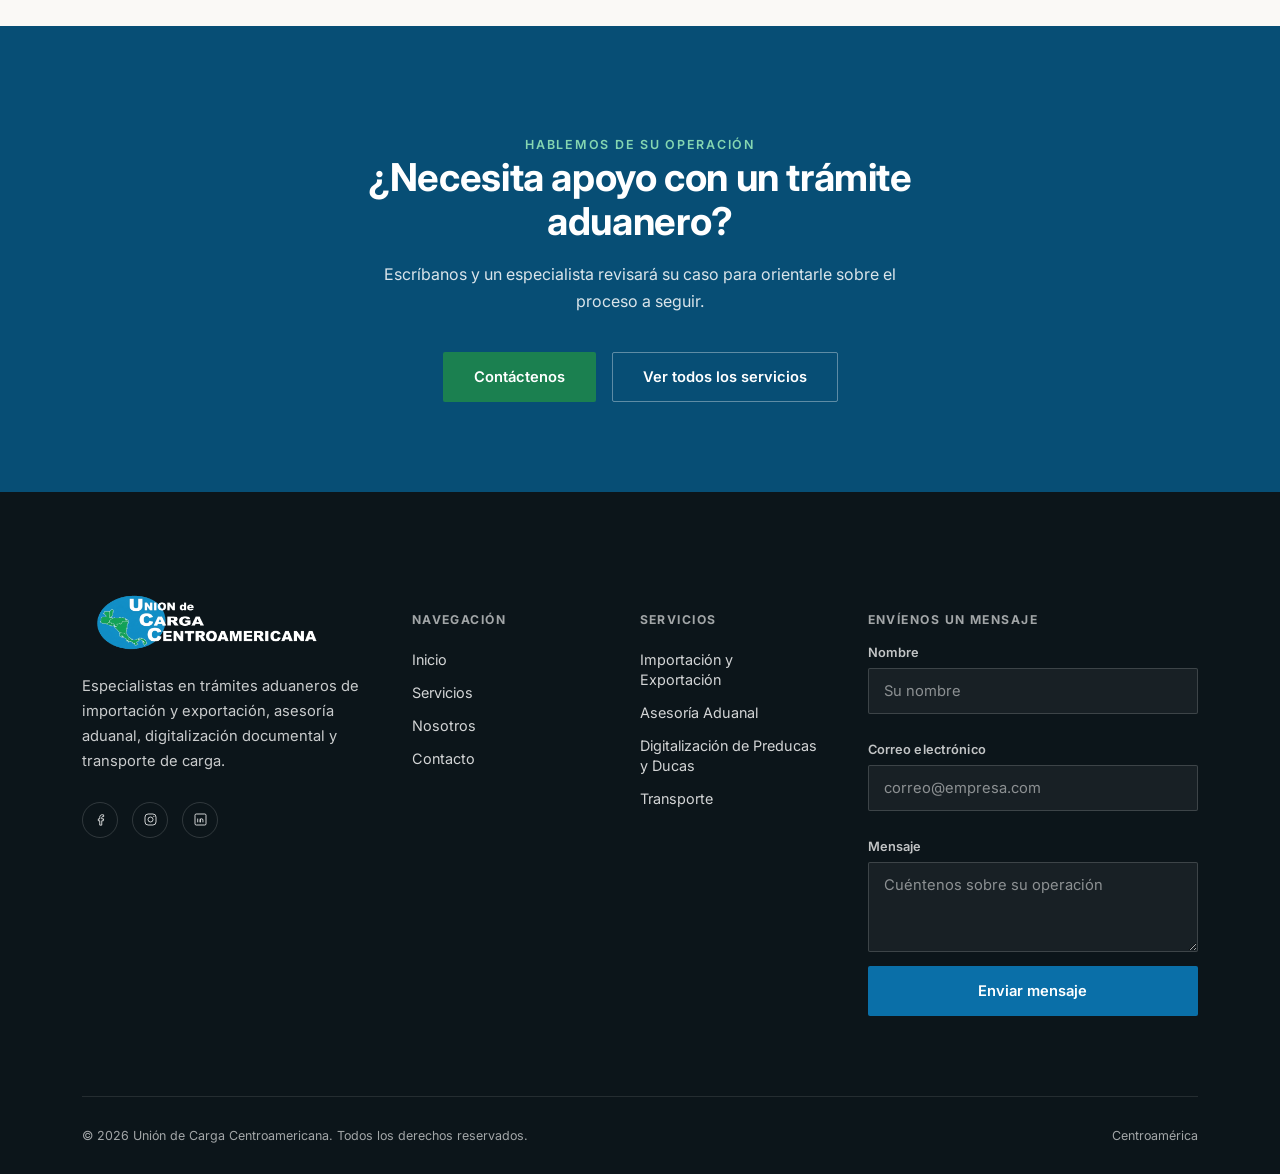
==== commit d9d3f4ae: "Video en el Hero, imágenes, logo real y mejoras de diseño responsive - Video de fondo optimizado en " ====
--- a/index.html
+++ b/index.html
@@ -5,10 +5,20 @@
 <meta name="viewport" content="width=device-width, initial-scale=1.0">
 <title>Unión de Carga Centroamericana | Trámites Aduaneros y Comercio Exterior</title>
 <meta name="description" content="Unión de Carga Centroamericana: trámites aduaneros de importación y exportación, asesoría aduanal, digitalización de Preducas y ducas, y servicio de transporte en Centroamérica.">
+<meta property="og:type" content="website">
+<meta property="og:locale" content="es_LA">
+<meta property="og:site_name" content="Unión de Carga Centroamericana">
+<meta property="og:title" content="Unión de Carga Centroamericana | Trámites Aduaneros y Comercio Exterior">
+<meta property="og:description" content="Trámites aduaneros de importación y exportación, asesoría aduanal, digitalización de documentos y transporte de carga en Centroamérica.">
+<meta property="og:url" content="https://oalfaro2019377.github.io/union-carga-ca/">
+<meta property="og:image" content="https://oalfaro2019377.github.io/union-carga-ca/assets/og-imagen.jpg">
+<meta property="og:image:width" content="1200">
+<meta property="og:image:height" content="630">
+<meta name="twitter:card" content="summary_large_image">
 <link rel="icon" href="data:image/svg+xml,%3Csvg xmlns='http://www.w3.org/2000/svg' viewBox='0 0 60 52'%3E%3Cellipse cx='30' cy='26' rx='28' ry='24' fill='%230D8DD4'/%3E%3Cpath d='M18 8 C22 7 25 9 24 13 C27 14 30 13 31 17 C34 17 36 20 34 24 C37 25 39 28 36 31 C39 33 40 37 36 39 C38 42 36 46 32 45 C29 48 25 46 26 42 C22 43 19 40 21 36 C17 36 15 32 18 29 C14 28 13 24 17 22 C13 20 13 16 17 15 C14 13 15 9 18 8 Z' fill='%232CAA70'/%3E%3C/svg%3E">
 <link rel="preconnect" href="https://fonts.googleapis.com">
 <link rel="preconnect" href="https://fonts.gstatic.com" crossorigin>
-<link href="https://fonts.googleapis.com/css2?family=Inter:wght@400;500;600;700;800&family=Oswald:wght@600;700&display=swap" rel="stylesheet">
+<link href="https://fonts.googleapis.com/css2?family=Inter:wght@400;500;600;700;800&display=swap" rel="stylesheet">
 <link rel="stylesheet" href="css/style.css">
 </head>
 <body>
@@ -16,15 +26,8 @@
 <header class="site-header">
   <div class="container">
     <a href="index.html" class="brand">
-      <svg class="brand-mark" viewBox="0 0 60 52" xmlns="http://www.w3.org/2000/svg">
-        <ellipse cx="30" cy="26" rx="28" ry="24" fill="#0D8DD4"/>
-        <path d="M18 8 C22 7 25 9 24 13 C27 14 30 13 31 17 C34 17 36 20 34 24 C37 25 39 28 36 31 C39 33 40 37 36 39 C38 42 36 46 32 45 C29 48 25 46 26 42 C22 43 19 40 21 36 C17 36 15 32 18 29 C14 28 13 24 17 22 C13 20 13 16 17 15 C14 13 15 9 18 8 Z" fill="#2CAA70"/>
-      </svg>
-      <span class="brand-name">
-        <span class="word"><span class="cap">U</span>nión de</span>
-        <span class="word"><span class="cap">C</span>arga</span>
-        <span class="word"><span class="cap">C</span>entroamericana</span>
-      </span>
+      <img class="brand-logo brand-logo--dark" src="assets/logo-oscuro.png" alt="Unión de Carga Centroamericana" width="900" height="224">
+      <img class="brand-logo brand-logo--light" src="assets/logo-claro.png" alt="" aria-hidden="true" width="900" height="224">
     </a>
 
     <nav class="nav-links">
@@ -46,6 +49,11 @@
 
 <!-- HERO -->
 <section class="hero">
+  <video class="hero-video" autoplay muted loop playsinline preload="auto" poster="assets/hero-poster.jpg" aria-hidden="true">
+    <source src="assets/hero.webm" type="video/webm">
+    <source src="assets/hero.mp4" type="video/mp4">
+  </video>
+  <div class="hero-overlay"></div>
   <div class="container hero-content">
     <p class="eyebrow on-dark">Trámites Aduaneros · Comercio Exterior</p>
     <h1>Especialistas en gestión aduanal para su operación de comercio exterior</h1>
@@ -79,8 +87,6 @@
       </div>
     </div>
   </div>
-
-  <div class="scroll-cue"><span>Desplácese</span><span class="line"></span></div>
 </section>
 
 <!-- SERVICIOS -->
@@ -181,19 +187,7 @@
         </div>
       </div>
       <div class="split-visual reveal reveal-delay-1">
-        <svg viewBox="0 0 400 400" xmlns="http://www.w3.org/2000/svg">
-          <rect x="0" y="0" width="400" height="400" fill="#0c151a"/>
-          <circle cx="200" cy="200" r="150" fill="none" stroke="rgba(255,255,255,0.08)" stroke-width="1"/>
-          <circle cx="200" cy="200" r="105" fill="none" stroke="rgba(255,255,255,0.08)" stroke-width="1"/>
-          <path d="M60 230 Q200 100 340 190" fill="none" stroke="#85d6b1" stroke-width="1.4" stroke-dasharray="4 6"/>
-          <path d="M70 150 Q200 300 330 250" fill="none" stroke="#70bfeb" stroke-width="1.4" stroke-dasharray="4 6"/>
-          <polygon points="200,150 245,177.5 245,222.5 200,250 155,222.5 155,177.5" fill="none" stroke="#0D8DD4" stroke-width="1.6"/>
-          <polygon points="200,175 222,187.5 222,212.5 200,225 178,212.5 178,187.5" fill="#2CAA70" opacity="0.85"/>
-          <circle cx="60" cy="230" r="4" fill="#85d6b1"/>
-          <circle cx="340" cy="190" r="4" fill="#85d6b1"/>
-          <circle cx="330" cy="250" r="4" fill="#70bfeb"/>
-          <circle cx="70" cy="150" r="4" fill="#70bfeb"/>
-        </svg>
+        <img src="assets/nosotros-inicio-1024.jpg" srcset="assets/nosotros-inicio-600.jpg 600w, assets/nosotros-inicio-1024.jpg 1024w" sizes="(max-width: 860px) 360px, 540px" width="1024" height="1024" alt="Escritorio con documentos y una tablet frente a una ventana con vista a un puerto de contenedores" loading="lazy" decoding="async">
       </div>
     </div>
   </div>
@@ -218,15 +212,7 @@
     <div class="footer-top">
       <div class="footer-brand">
         <a href="index.html" class="brand">
-          <svg class="brand-mark" viewBox="0 0 60 52" xmlns="http://www.w3.org/2000/svg">
-            <ellipse cx="30" cy="26" rx="28" ry="24" fill="#0D8DD4"/>
-            <path d="M18 8 C22 7 25 9 24 13 C27 14 30 13 31 17 C34 17 36 20 34 24 C37 25 39 28 36 31 C39 33 40 37 36 39 C38 42 36 46 32 45 C29 48 25 46 26 42 C22 43 19 40 21 36 C17 36 15 32 18 29 C14 28 13 24 17 22 C13 20 13 16 17 15 C14 13 15 9 18 8 Z" fill="#2CAA70"/>
-          </svg>
-          <span class="brand-name">
-            <span class="word"><span class="cap">U</span>nión de</span>
-            <span class="word"><span class="cap">C</span>arga</span>
-            <span class="word"><span class="cap">C</span>entroamericana</span>
-          </span>
+          <img class="brand-logo" src="assets/logo-oscuro.png" alt="Unión de Carga Centroamericana" width="900" height="224" loading="lazy">
         </a>
         <p>Especialistas en trámites aduaneros de importación y exportación, asesoría aduanal, digitalización documental y transporte de carga.</p>
         <div class="footer-social" style="margin-top:28px;">
--- a/css/style.css
+++ b/css/style.css
@@ -6,15 +6,18 @@
   /* Brand — solid colors only, no gradients or blends */
   --primary-900: #074e75;
   --primary-700: #0D8DD4;
+  --primary-600: #0A6FA8;
   --primary-light: #70bfeb;
   --primary-100: #e8f2f8;
 
   --secondary-900: #185e3e;
   --secondary-700: #2CAA70;
+  --secondary-600: #1B8050;
   --secondary-light: #85d6b1;
   --secondary-100: #eaf5f0;
 
   --tertiary-700: #2BA663;
+  --tertiary-600: #1A7D48;
 
   /* Neutrals */
   --ink-900: #14181a;
@@ -38,7 +41,7 @@
 
 /* ---------- Reset ---------- */
 *, *::before, *::after { box-sizing: border-box; }
-html { scroll-behavior: smooth; }
+html { scroll-behavior: smooth; scroll-padding-top: 90px; -webkit-text-size-adjust: 100%; text-size-adjust: 100%; }
 body, h1, h2, h3, h4, p, figure, blockquote { margin: 0; }
 ul, ol { margin: 0; padding: 0; list-style: none; }
 img { max-width: 100%; display: block; }
@@ -75,7 +78,7 @@
   font-weight: 600;
   letter-spacing: 0.14em;
   text-transform: uppercase;
-  color: var(--primary-700);
+  color: var(--primary-600);
   margin-bottom: 18px;
 }
 .eyebrow.on-dark { color: var(--secondary-light); }
@@ -105,7 +108,7 @@
 .btn:hover svg { transform: translateX(3px); }
 
 .btn-primary {
-  background: var(--primary-700);
+  background: var(--primary-600);
   color: var(--white);
 }
 .btn-primary:hover { background: var(--primary-900); box-shadow: 0 8px 20px -8px rgba(13,141,212,0.5); }
@@ -125,7 +128,7 @@
 .btn-line:hover { border-color: var(--ink-900); }
 
 .btn-red {
-  background: var(--secondary-700);
+  background: var(--secondary-600);
   color: var(--white);
 }
 .btn-red:hover { background: var(--secondary-900); box-shadow: 0 8px 20px -8px rgba(44,170,112,0.5); }
@@ -151,26 +154,13 @@
   box-shadow: 0 6px 24px -18px rgba(0,0,0,0.3);
 }
 
-.brand { display: flex; align-items: center; gap: 10px; }
-.brand-mark { width: 46px; height: 40px; flex-shrink: 0; transition: 0.4s ease; }
-
-.brand-name {
-  display: flex;
-  flex-direction: column;
-  line-height: 0.85;
-  font-family: 'Oswald', 'Inter', sans-serif;
-}
-.brand-name .word {
-  font-weight: 700;
-  text-transform: uppercase;
-  letter-spacing: 0.01em;
-  font-size: 0.64rem;
-  color: var(--white);
-  transition: color 0.4s ease;
-}
-.brand-name .cap { font-size: 1.55em; }
-.is-scrolled .brand-name .word { color: var(--ink-900); }
-.footer-brand .brand-name .word { color: var(--white); }
+.brand { display: flex; align-items: center; }
+.brand-logo { height: 54px; width: auto; display: block; transition: height 0.4s var(--ease); }
+.site-header.is-scrolled .brand-logo { height: 46px; }
+.brand-logo--light { display: none; }
+.is-scrolled .brand-logo--light { display: block; }
+.is-scrolled .brand-logo--dark { display: none; }
+.footer-brand .brand-logo { height: 60px; }
 
 .nav-links { display: flex; align-items: center; gap: 40px; }
 .nav-links a {
@@ -203,14 +193,34 @@
 .hero {
   position: relative;
   min-height: 100vh;
+  min-height: 100svh;
   display: flex;
-  align-items: center;
+  flex-direction: column;
+  justify-content: center;
   overflow: hidden;
   background: var(--hero-bg);
   isolation: isolate;
 }
 .hero-page {
   min-height: 62vh;
+}
+
+.hero-video {
+  position: absolute;
+  inset: 0;
+  width: 100%;
+  height: 100%;
+  object-fit: cover;
+  z-index: 0;
+}
+.hero-overlay {
+  position: absolute;
+  inset: 0;
+  background: rgba(12, 21, 26, 0.66);
+  z-index: 1;
+}
+@media (prefers-reduced-motion: reduce) {
+  .hero-video { display: none; }
 }
 
 .hero-content {
@@ -220,7 +230,7 @@
 }
 .hero-content h1 { color: var(--white); max-width: 780px; }
 .hero-content .lede {
-  color: rgba(255,255,255,0.72);
+  color: rgba(255,255,255,0.88);
   font-size: 1.15rem;
   max-width: 560px;
   margin-top: 22px;
@@ -229,8 +239,7 @@
 
 .hero-strip {
   position: relative; z-index: 5;
-  border-top: 1px solid rgba(255,255,255,0.12);
-  margin-top: 80px;
+  margin-top: 64px;
 }
 .hero-strip .container {
   display: flex; flex-wrap: wrap; gap: 8px 40px;
@@ -238,21 +247,33 @@
 }
 .hero-strip-item {
   display: flex; align-items: center; gap: 10px;
-  font-size: 0.82rem; font-weight: 500; color: rgba(255,255,255,0.62);
+  font-size: 0.82rem; font-weight: 500; color: rgba(255,255,255,0.88);
   letter-spacing: 0.02em;
 }
 .hero-strip-item svg { width: 15px; height: 15px; color: var(--secondary-light); flex-shrink: 0; }
 
-.scroll-cue {
-  position: absolute; bottom: 28px; left: 50%; transform: translateX(-50%);
-  z-index: 5; display: flex; flex-direction: column; align-items: center; gap: 10px;
-  color: rgba(255,255,255,0.5); font-size: 0.7rem; letter-spacing: 0.14em; text-transform: uppercase;
-}
-.scroll-cue .line { width: 1px; height: 34px; background: rgba(255,255,255,0.35); animation: scrollcue 2.2s ease-in-out infinite; }
-@keyframes scrollcue { 0% { opacity: 0.2; } 50% { opacity: 1; } 100% { opacity: 0.2; } }
+/* Keyboard focus */
+a:focus-visible, button:focus-visible {
+  outline: 3px solid var(--primary-light);
+  outline-offset: 3px;
+}
+.is-scrolled a:focus-visible, .is-scrolled button:focus-visible,
+.section a:focus-visible, .section button:focus-visible {
+  outline-color: var(--primary-600);
+}
+
+/* Motion and no-JS fallbacks */
+@media (prefers-reduced-motion: reduce) {
+  html { scroll-behavior: auto; }
+  .reveal { opacity: 1; transform: none; transition: none; }
+  *, *::before, *::after { animation-duration: 0.01ms !important; transition-duration: 0.01ms !important; }
+}
+@media (scripting: none) {
+  .reveal { opacity: 1; transform: none; }
+}
 
 /* Page hero (interior pages) */
-.hero-page .hero-content { padding-top: 90px; padding-bottom: 60px; }
+.hero-page .hero-content { padding-top: 130px; padding-bottom: 64px; }
 .hero-page .eyebrow.on-dark { margin-bottom: 14px; }
 
 /* ---------- Sections ---------- */
@@ -280,12 +301,15 @@
   padding: 44px 32px;
   transition: background 0.35s ease, transform 0.35s var(--ease);
 }
-.svc-card:hover { background: var(--primary-900); transform: translateY(-4px); }
-.svc-card:hover .svc-icon { background: var(--secondary-700); border-color: var(--secondary-700); }
-.svc-card:hover .svc-icon svg { color: var(--white); }
-.svc-card:hover h3, .svc-card:hover p, .svc-card:hover .svc-link { color: var(--white); }
-.svc-card:hover p { color: rgba(255,255,255,0.68); }
-.svc-card:hover .svc-link svg { color: var(--secondary-light); }
+@media (hover: hover) {
+  .svc-card:hover { background: var(--primary-900); transform: translateY(-4px); }
+  .svc-card:hover .svc-icon { background: var(--secondary-600); border-color: var(--secondary-600); }
+  .svc-card:hover .svc-icon svg { color: var(--white); }
+  .svc-card:hover h3, .svc-card:hover p, .svc-card:hover .svc-link { color: var(--white); }
+  .svc-card:hover p { color: rgba(255,255,255,0.68); }
+  .svc-card:hover .svc-link svg { color: var(--secondary-light); }
+}
+.svc-card:active { background: var(--primary-100); }
 
 .svc-icon {
   width: 52px; height: 52px;
@@ -301,7 +325,7 @@
 .svc-link {
   display: inline-flex; align-items: center; gap: 8px;
   margin-top: 20px; font-size: 0.82rem; font-weight: 600;
-  color: var(--primary-700); transition: color 0.35s ease;
+  color: var(--primary-600); transition: color 0.35s ease;
 }
 .svc-link svg { width: 13px; height: 13px; }
 
@@ -322,6 +346,7 @@
   -webkit-text-stroke: 1.5px var(--line);
   line-height: 1; margin-bottom: 10px;
 }
+.svc-detail-body h3 { margin: 6px 0 14px; }
 .svc-detail-body ul { margin-top: 24px; display: flex; flex-direction: column; gap: 14px; }
 .svc-detail-body li {
   display: flex; align-items: flex-start; gap: 12px;
@@ -335,7 +360,10 @@
   overflow: hidden;
   border-radius: var(--radius);
 }
-.svc-detail-visual svg { position: absolute; }
+.svc-detail-visual img { position: absolute; inset: 0; width: 100%; height: 100%; object-fit: cover; display: block; }
+.split-visual img { width: 100%; height: 100%; object-fit: cover; display: block; border-radius: var(--radius); background: var(--primary-900); }
+.contact-photo { margin: 36px 0 0; }
+.contact-photo img { width: 100%; height: auto; aspect-ratio: 3 / 2; object-fit: cover; display: block; border-radius: var(--radius); background: var(--primary-900); }
 
 /* ---------- Process steps ---------- */
 .process {
@@ -350,7 +378,7 @@
   content: counter(step, decimal-leading-zero);
   position: absolute; top: 0; left: 0;
   font-size: 0.78rem; font-weight: 700; letter-spacing: 0.08em;
-  color: var(--tertiary-700);
+  color: var(--tertiary-600);
 }
 .process-step::after {
   content: ''; position: absolute; top: 10px; left: 34px; right: -20px; height: 1px;
@@ -385,7 +413,7 @@
   gap: 28px; padding: 28px 0; border-top: 1px solid var(--line);
 }
 .timeline-item:last-child { padding-bottom: 0; }
-.timeline-year { font-weight: 700; color: var(--primary-700); font-size: 0.95rem; }
+.timeline-year { font-weight: 700; color: var(--primary-600); font-size: 0.95rem; }
 .timeline-item h4 { margin-bottom: 8px; }
 .timeline-item p { font-size: 0.92rem; }
 
@@ -408,7 +436,7 @@
   text-align: center;
 }
 .cta-band h2 { color: var(--white); max-width: 620px; margin: 0 auto; }
-.cta-band p { color: rgba(255,255,255,0.65); max-width: 520px; margin: 18px auto 0; }
+.cta-band p { color: rgba(255,255,255,0.85); max-width: 520px; margin: 18px auto 0; }
 .cta-band .hero-actions { justify-content: center; margin-top: 36px; }
 
 /* ---------- Contact ---------- */
@@ -427,7 +455,7 @@
 .contact-info-item .svc-icon svg { width: 18px; height: 18px; }
 .contact-info-item h4 { font-size: 0.95rem; margin-bottom: 6px; }
 .contact-info-item p { font-size: 0.92rem; }
-.contact-info-item a:hover { color: var(--primary-700); }
+.contact-info-item a:hover { color: var(--primary-600); }
 
 .form-grid { display: grid; grid-template-columns: 1fr 1fr; gap: 20px; }
 .field { display: flex; flex-direction: column; gap: 8px; margin-bottom: 20px; }
@@ -449,7 +477,7 @@
   box-shadow: 0 0 0 3px var(--primary-100);
 }
 .field select { appearance: none; background-image: url("data:image/svg+xml,%3Csvg xmlns='http://www.w3.org/2000/svg' width='12' height='8'%3E%3Cpath d='M1 1l5 5 5-5' stroke='%235c6a6d' stroke-width='1.5' fill='none' fill-rule='evenodd'/%3E%3C/svg%3E"); background-repeat: no-repeat; background-position: right 15px center; }
-.form-note { font-size: 0.78rem; color: var(--ink-300); margin-top: 14px; }
+.form-note { font-size: 0.78rem; color: var(--ink-500); margin-top: 14px; }
 .form-status { font-size: 0.85rem; margin-top: 14px; display: none; padding: 12px 16px; border-radius: var(--radius); }
 .form-status.show { display: block; }
 .form-status.ok { background: var(--secondary-100); color: var(--secondary-900); }
@@ -464,12 +492,12 @@
   color: var(--white);
 }
 .footer-form textarea { min-height: 90px; }
-.footer-form .field label { color: rgba(255,255,255,0.55); }
-.footer-form input::placeholder, .footer-form textarea::placeholder { color: rgba(255,255,255,0.32); }
+.footer-form .field label { color: rgba(255,255,255,0.75); }
+.footer-form input::placeholder, .footer-form textarea::placeholder { color: rgba(255,255,255,0.5); }
 .footer-form input:focus, .footer-form textarea:focus { border-color: var(--secondary-light); box-shadow: none; background: rgba(255,255,255,0.08); }
 
 /* ---------- Footer ---------- */
-.site-footer { background: var(--hero-bg); color: rgba(255,255,255,0.6); padding-top: 100px; }
+.site-footer { background: var(--hero-bg); color: rgba(255,255,255,0.75); padding-top: 100px; }
 .footer-top {
   display: grid;
   grid-template-columns: 1.1fr 0.7fr 0.7fr 1.3fr;
@@ -477,13 +505,13 @@
   padding-bottom: 80px;
   border-bottom: 1px solid rgba(255,255,255,0.1);
 }
-.footer-brand p { margin-top: 22px; max-width: 300px; font-size: 0.92rem; }
+.footer-brand p { margin-top: 22px; max-width: 300px; font-size: 0.92rem; color: rgba(255,255,255,0.78); }
 .footer-col h5 {
   font-size: 0.76rem; font-weight: 700; letter-spacing: 0.12em; text-transform: uppercase;
-  color: rgba(255,255,255,0.4); margin-bottom: 22px;
+  color: rgba(255,255,255,0.62); margin-bottom: 22px;
 }
 .footer-col ul { display: flex; flex-direction: column; gap: 13px; }
-.footer-col a, .footer-col span { font-size: 0.9rem; color: rgba(255,255,255,0.68); transition: color 0.25s ease; }
+.footer-col a, .footer-col span { font-size: 0.9rem; color: rgba(255,255,255,0.82); transition: color 0.25s ease; }
 .footer-col a:hover { color: var(--secondary-light); }
 .footer-col.form-col h5 { margin-bottom: 18px; }
 
@@ -491,7 +519,7 @@
   display: flex; align-items: center; justify-content: space-between;
   padding: 28px 0; flex-wrap: wrap; gap: 14px;
 }
-.footer-bottom p { font-size: 0.78rem; color: rgba(255,255,255,0.38); }
+.footer-bottom p { font-size: 0.78rem; color: rgba(255,255,255,0.62); }
 .footer-social { display: flex; gap: 14px; }
 .footer-social a {
   width: 36px; height: 36px; border-radius: 50%;
@@ -499,7 +527,7 @@
   display: flex; align-items: center; justify-content: center;
   transition: 0.3s ease;
 }
-.footer-social a svg { width: 15px; height: 15px; color: rgba(255,255,255,0.6); }
+.footer-social a svg { width: 15px; height: 15px; color: rgba(255,255,255,0.8); }
 .footer-social a:hover { border-color: var(--secondary-light); background: rgba(133,214,177,0.08); }
 .footer-social a:hover svg { color: var(--secondary-light); }
 
@@ -525,16 +553,19 @@
 }
 
 @media (max-width: 860px) {
-  .nav-links { position: fixed; inset: 0; top: 0; background: var(--hero-bg); flex-direction: column; justify-content: center; gap: 34px; transform: translateX(100%); transition: transform 0.45s var(--ease); z-index: 550; }
-  .nav-open .nav-links { transform: translateX(0); }
-  .nav-links a { color: var(--white); font-size: 1.3rem; }
-  .nav-toggle { display: flex; }
+  .nav-links { position: fixed; inset: 0; top: 0; height: 100vh; height: 100dvh; background: var(--hero-bg); flex-direction: column; justify-content: center; gap: 12px; transform: translateX(100%); visibility: hidden; transition: transform 0.45s var(--ease), visibility 0s linear 0.45s; z-index: 550; }
+  .nav-open .nav-links { transform: translateX(0); visibility: visible; transition: transform 0.45s var(--ease), visibility 0s; }
+  .nav-open { overflow: hidden; }
+  .nav-links a { color: var(--white); font-size: 1.4rem; padding: 14px 24px; min-height: 52px; display: flex; align-items: center; }
+  .nav-links a::after { bottom: 8px; left: 24px; }
+  .nav-links a:hover::after, .nav-links a.active::after { width: calc(100% - 48px); }
+  .nav-toggle { display: flex; align-items: center; justify-content: center; min-width: 44px; min-height: 44px; margin-right: -10px; }
   .nav-right .btn-outline { display: none; }
-  .split { grid-template-columns: 1fr; gap: 48px; }
-  .split-visual { order: -1; max-width: 320px; margin: 0 auto; }
-  .svc-detail, .svc-detail.reverse { grid-template-columns: 1fr; gap: 36px; }
+  .split { grid-template-columns: 1fr; gap: 40px; }
+  .split-visual { order: -1; max-width: 360px; margin: 0 auto; width: 100%; }
+  .svc-detail, .svc-detail.reverse { grid-template-columns: 1fr; gap: 32px; padding: 56px 0; }
   .svc-detail.reverse .svc-detail-visual { order: 0; }
-  .svc-detail-visual { max-width: 420px; }
+  .svc-detail-visual { width: 100%; }
   .contact-grid { grid-template-columns: 1fr; gap: 56px; }
 }
 
@@ -545,8 +576,41 @@
   .svc-grid { grid-template-columns: 1fr; }
   .values-grid { grid-template-columns: 1fr; }
   .process { grid-template-columns: 1fr; }
-  .form-grid { grid-template-columns: 1fr; }
-  .footer-cols { grid-template-columns: 1fr; }
-  .hero-strip .container { flex-direction: column; gap: 14px; padding: 22px; }
+  .form-grid, .footer-form .form-grid { grid-template-columns: 1fr; gap: 0; }
+  .section-head { margin-bottom: 40px; }
+  .brand-logo, .site-header.is-scrolled .brand-logo { height: 42px; }
+  .footer-brand .brand-logo { height: 60px; }
+  .site-header { padding: 16px 0; }
+  .hero-content { padding-top: 96px; padding-bottom: 8px; }
+  .hero-content .lede { font-size: 1.02rem; }
+  .hero-actions { flex-direction: column; align-items: stretch; gap: 12px; margin-top: 32px; }
+  .hero-actions .btn { justify-content: center; }
+  .hero-strip { margin-top: 40px; }
+  .hero-strip .container { flex-direction: column; gap: 12px; padding: 24px 22px 40px; }
+  .hero-page .hero-content { padding-top: 104px; padding-bottom: 48px; }
+  .svc-card { padding: 32px 24px; }
+  .mv-card { padding: 36px 24px; }
+  .svc-detail-num { font-size: 4rem; }
+  .cta-band { padding: 72px 0; }
+  .contact-info-item { gap: 14px; }
+  .contact-info-item a { display: inline-block; padding: 10px 0; }
+  .brand { min-height: 44px; }
+  .btn { min-height: 48px; justify-content: center; }
+  .btn-block, .footer-form .btn { width: 100%; }
+  .field input, .field textarea, .field select { font-size: 16px; min-height: 48px; }
+  .svc-link { padding: 10px 0; }
+  .site-footer { padding-top: 64px; }
+  .footer-top { grid-template-columns: 1fr; gap: 40px; padding-bottom: 48px; }
+  .footer-col ul { gap: 0; }
+  .footer-col a { display: inline-block; padding: 10px 0; }
+  .footer-social { gap: 12px; }
+  .footer-social a { width: 44px; height: 44px; }
   .footer-bottom { flex-direction: column; align-items: flex-start; }
 }
+
+@media (max-width: 360px) {
+  .container { padding-left: 18px; padding-right: 18px; }
+  h1 { font-size: 2.1rem; }
+  .brand-logo, .site-header.is-scrolled .brand-logo { height: 38px; }
+  .eyebrow { letter-spacing: 0.1em; }
+}
